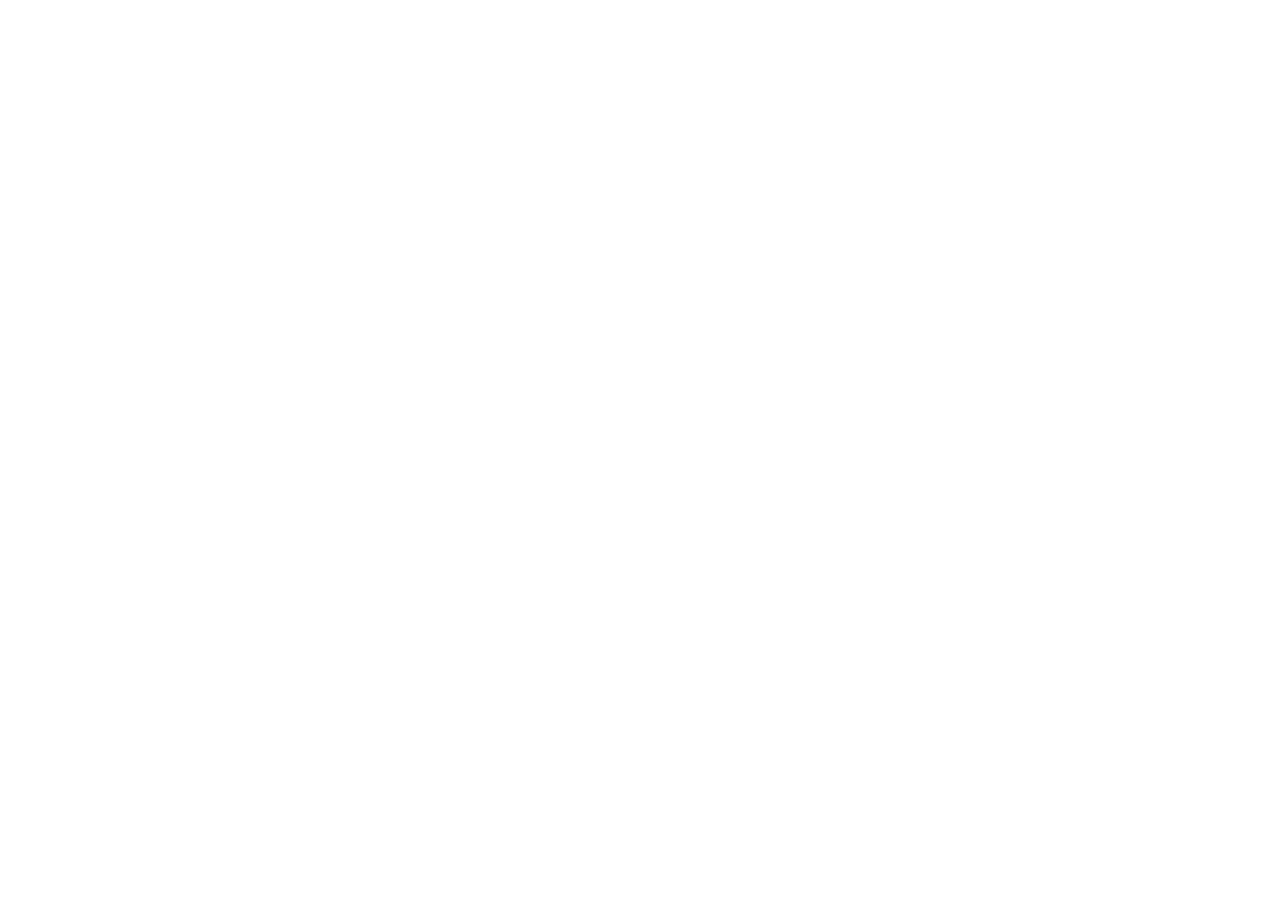
==== app.html @ 99bd9c9f "Criando o arquivo inicial e a função de ajuste do tamanho do palco do app" ====
<!DOCTYPE html>
<html lang="pt-BR">
<head>
    <meta charset="UTF-8">
    <meta name="viewport" content="width=device-width, initial-scale=1.0">
    <title>Mata Mosquito</title>
    <script src="./jogo.js" feder></script>
</head>
<body onresize="ajustaTamanhoPalcoJogo()">

</body>
</html>
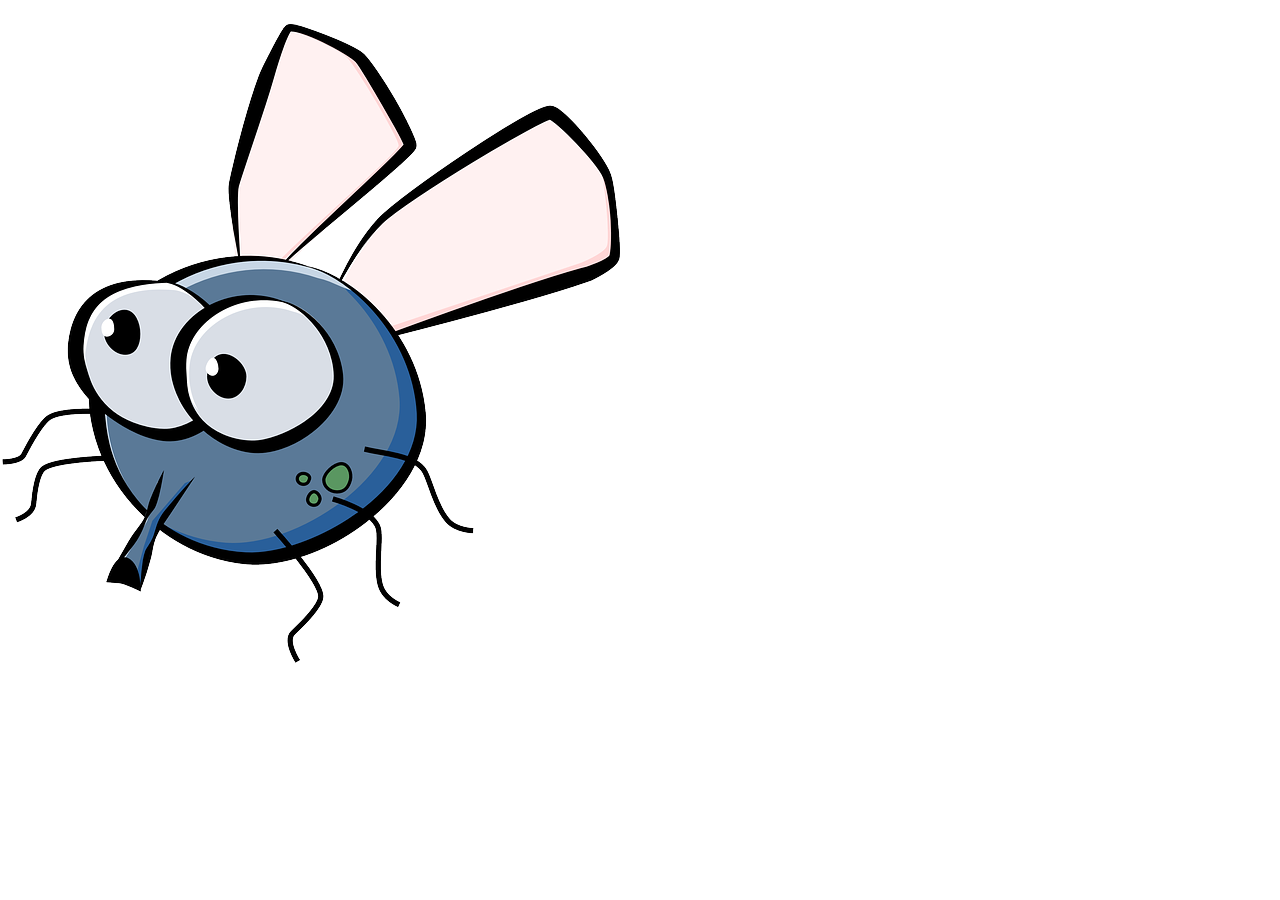
==== commit fbca3ae0: "Configurando o palco do jogo e a aparição do mosquito" ====
--- a/app.html
+++ b/app.html
@@ -4,9 +4,13 @@
     <meta charset="UTF-8">
     <meta name="viewport" content="width=device-width, initial-scale=1.0">
     <title>Mata Mosquito</title>
+    <link rel="stylesheet" href="style.css">
     <script src="./jogo.js" feder></script>
 </head>
-<body onresize="ajustaTamanhoPalcoJogo()">
+<body onresize="ajustaTamanhoPalcoJogo();">
 
+    <script>
+        posicaoRandomica();
+    </script>
 </body>
 </html>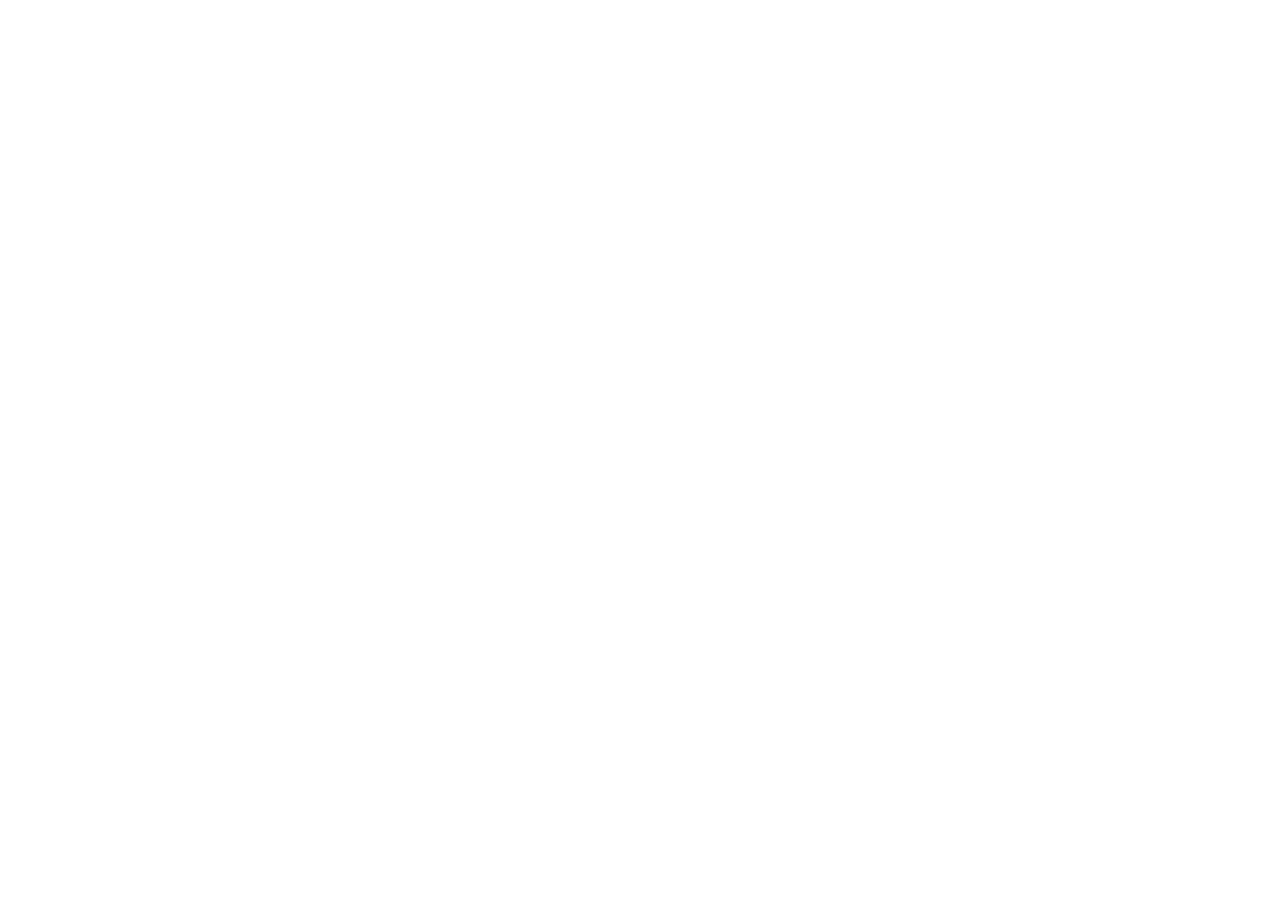
==== commit ac3d67ea: "Criando a função setInterval" ====
--- a/app.html
+++ b/app.html
@@ -10,7 +10,9 @@
 <body onresize="ajustaTamanhoPalcoJogo();">
 
     <script>
-        posicaoRandomica();
+        setInterval(function name(params) {
+            posicaoRandomica();
+        }, 1000)
     </script>
 </body>
 </html>--- a/style.css
+++ b/style.css
@@ -0,0 +1,22 @@
+.mosquito1 {
+    height: 50px;
+    width: 50px;
+}
+
+.mosquito2 {
+    height: 75px;
+    width: 75px;
+}
+
+.mosquito3 {
+    height: 100px;
+    width: 100px;
+}
+
+.ladoA {
+    transform: scaleX(1);
+}
+
+.ladoB {
+    transform: scaleX(-1);
+}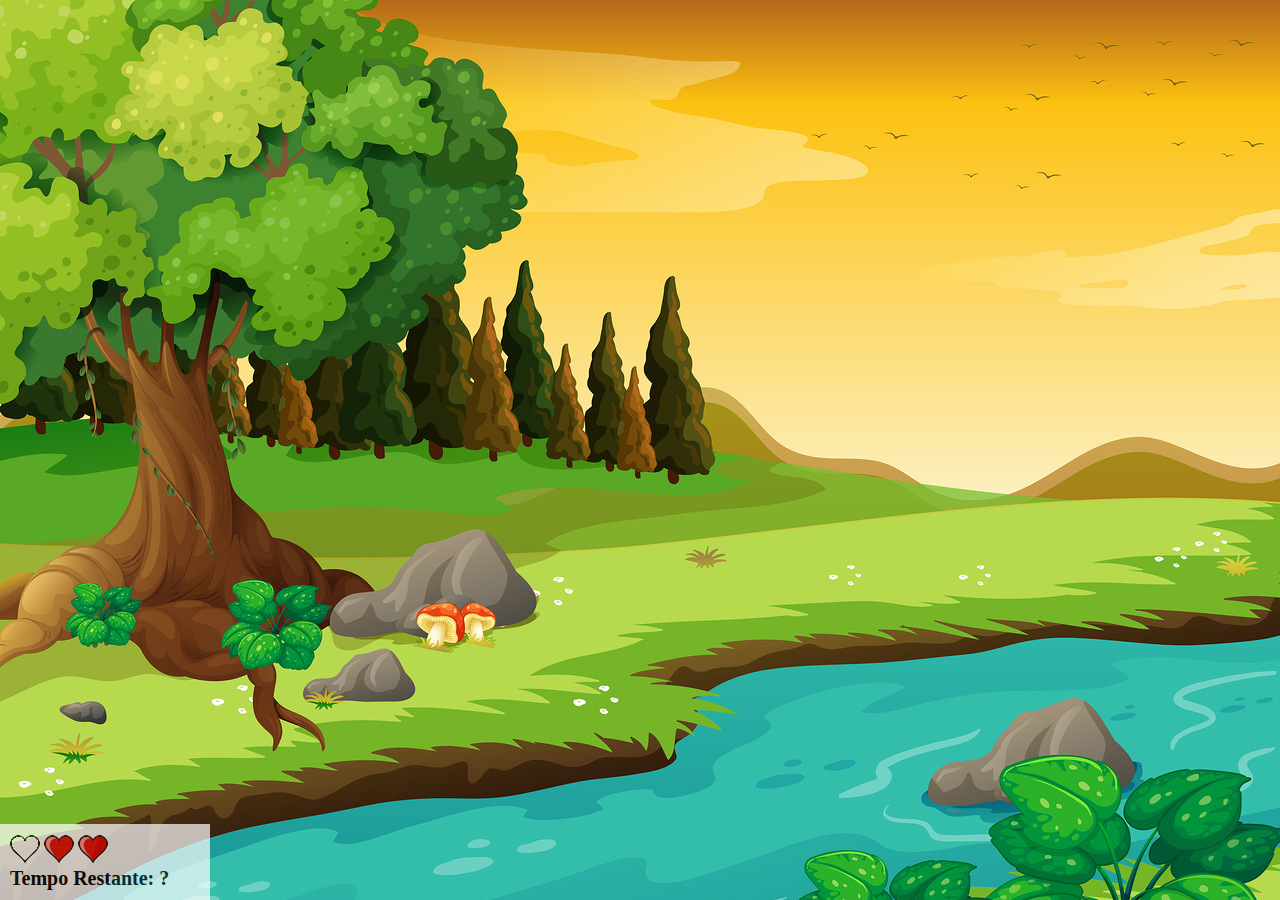
==== commit 4ae7af49: "Inserindo elementos visuais no HTML" ====
--- a/app.html
+++ b/app.html
@@ -9,6 +9,15 @@
 </head>
 <body onresize="ajustaTamanhoPalcoJogo();">
 
+    <div class="painel">
+        <div class="vidas">
+            <img src="./imagens/coracao_vazio.png" alt="">
+            <img src="./imagens/coracao_cheio.png" alt="">
+            <img src="./imagens/coracao_cheio.png" alt="">
+        </div>
+        <div class="cronometro">Tempo Restante: ?</div>
+    </div>
+
     <script>
         setInterval(function name(params) {
             posicaoRandomica();
--- a/style.css
+++ b/style.css
@@ -1,3 +1,7 @@
+body {
+    background: url(./imagens/bg.jpg) no-repeat;
+}
+
 .mosquito1 {
     height: 50px;
     width: 50px;
@@ -19,4 +23,25 @@
 
 .ladoB {
     transform: scaleX(-1);
+}
+
+.painel {
+    position: absolute;
+    width: 190px;
+    padding: 10px;
+    left: 0px;
+    bottom: 0px;
+    border-top: solid 1px #ffffff;
+    background-color: #ffffff;
+    opacity: 0.7;
+}
+
+.vidas {
+    float: left;
+}
+
+.cronometro {
+    float: left;
+    font-size: 20px;
+    font-weight: 700;
 }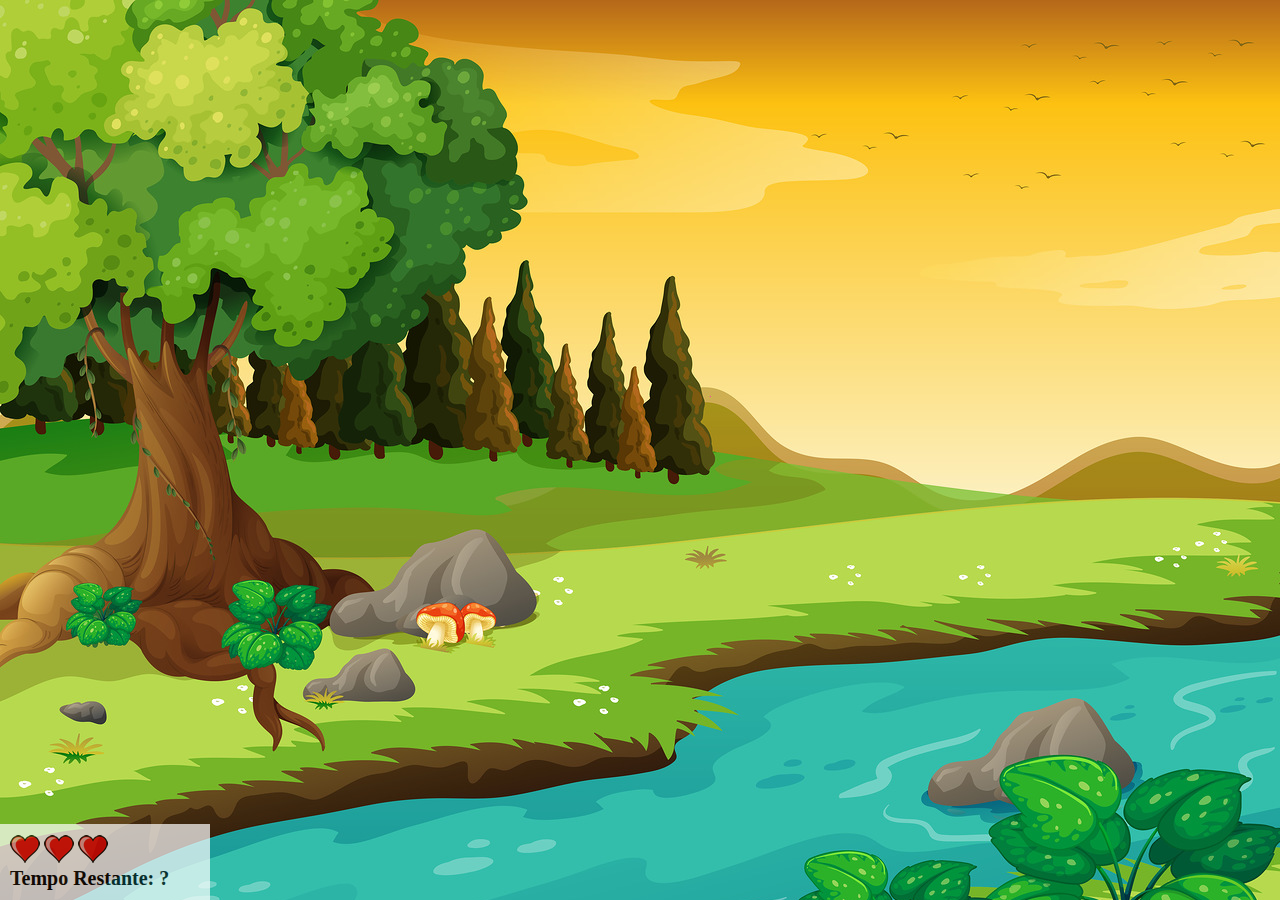
==== commit 66562f01: "Criando os identificadores dos pontos de vida" ====
--- a/app.html
+++ b/app.html
@@ -11,9 +11,9 @@
 
     <div class="painel">
         <div class="vidas">
-            <img src="./imagens/coracao_vazio.png" alt="">
-            <img src="./imagens/coracao_cheio.png" alt="">
-            <img src="./imagens/coracao_cheio.png" alt="">
+            <img id="v1" src="./imagens/coracao_cheio.png" alt="">
+            <img id="v2" src="./imagens/coracao_cheio.png" alt="">
+            <img id="v3" src="./imagens/coracao_cheio.png" alt="">
         </div>
         <div class="cronometro">Tempo Restante: ?</div>
     </div>
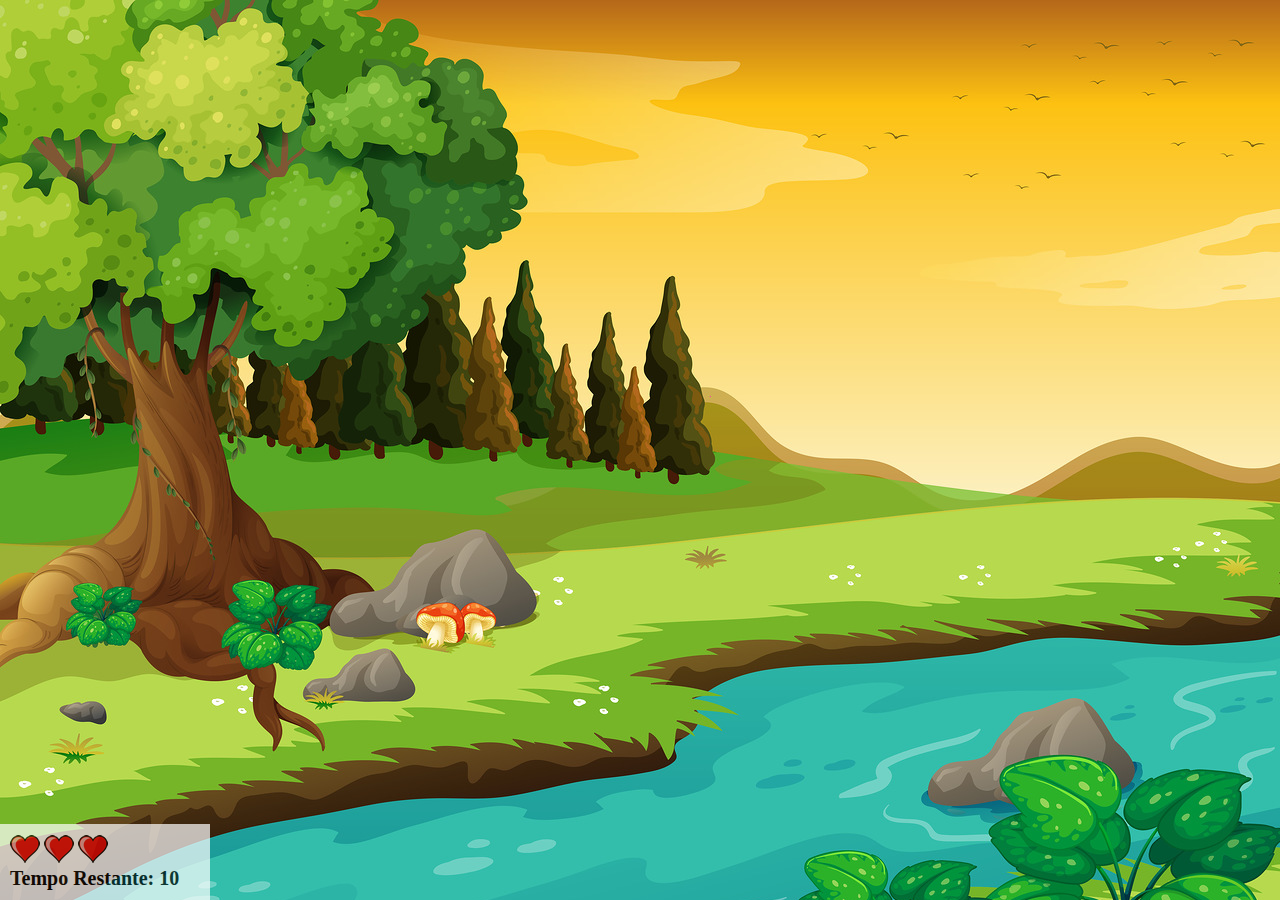
==== commit 2e89eb56: "Criando o cronômetro do jogo" ====
--- a/app.html
+++ b/app.html
@@ -15,13 +15,14 @@
             <img id="v2" src="./imagens/coracao_cheio.png" alt="">
             <img id="v3" src="./imagens/coracao_cheio.png" alt="">
         </div>
-        <div class="cronometro">Tempo Restante: ?</div>
+        <div class="cronometro">Tempo Restante: <span id="cronometro"></span></div>
     </div>
 
     <script>
-        setInterval(function name(params) {
+        document.getElementById('cronometro').innerHTML = tempo;
+        var criaMosquito = setInterval(function name(params) {
             posicaoRandomica();
-        }, 1000)
+        }, 2000);
     </script>
 </body>
 </html>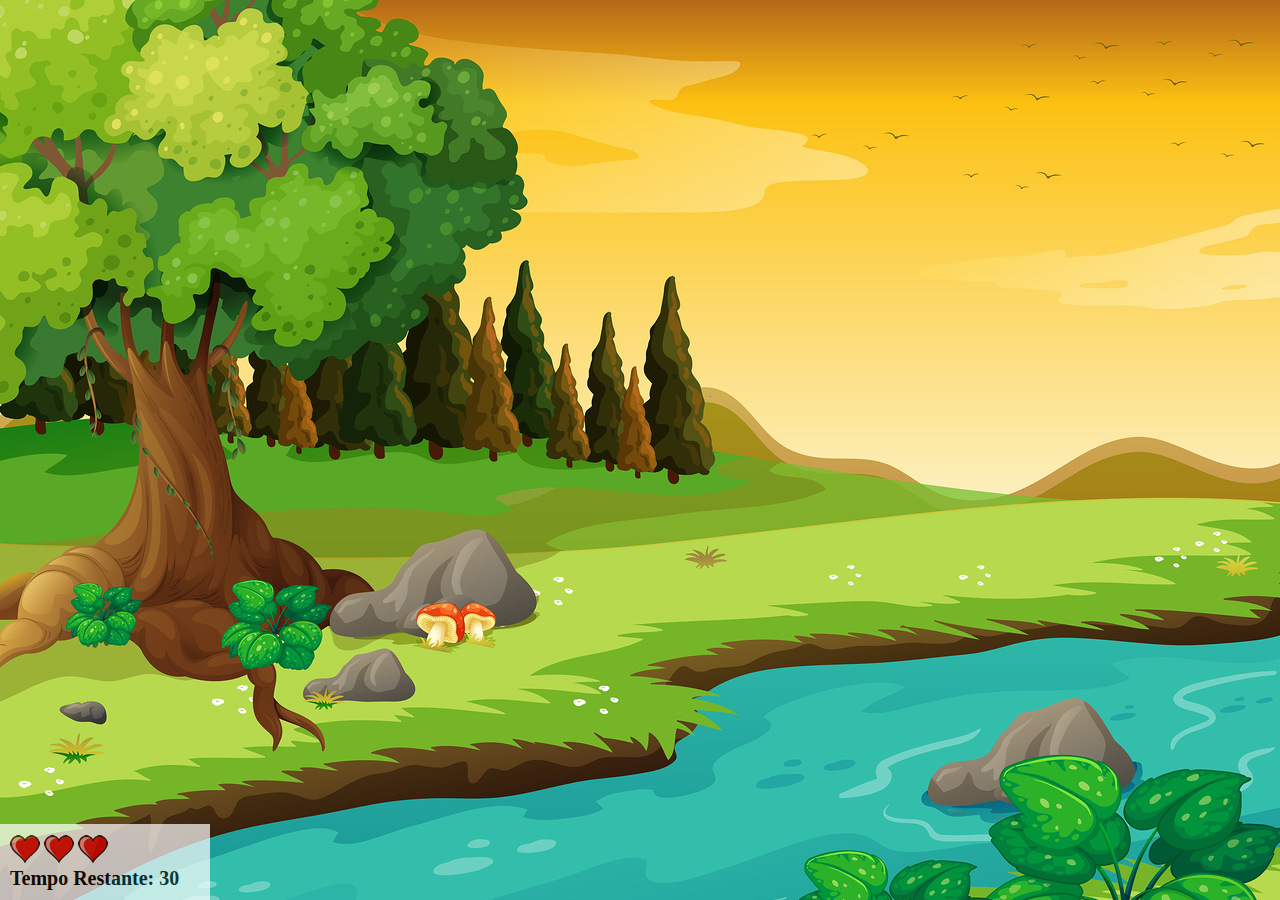
==== commit 045a9b88: "Adicionando o tempo dinâmico ao script do jogo" ====
--- a/app.html
+++ b/app.html
@@ -5,7 +5,7 @@
     <meta name="viewport" content="width=device-width, initial-scale=1.0">
     <title>Mata Mosquito</title>
     <link rel="stylesheet" href="style.css">
-    <script src="./jogo.js" feder></script>
+    <script src="./jogo.js"></script>
 </head>
 <body onresize="ajustaTamanhoPalcoJogo();">
 
@@ -20,9 +20,9 @@
 
     <script>
         document.getElementById('cronometro').innerHTML = tempo;
-        var criaMosquito = setInterval(function name(params) {
+        var criaMosquito = setInterval(function () {
             posicaoRandomica();
-        }, 2000);
+        }, criaMosquitoTempo);
     </script>
 </body>
 </html>